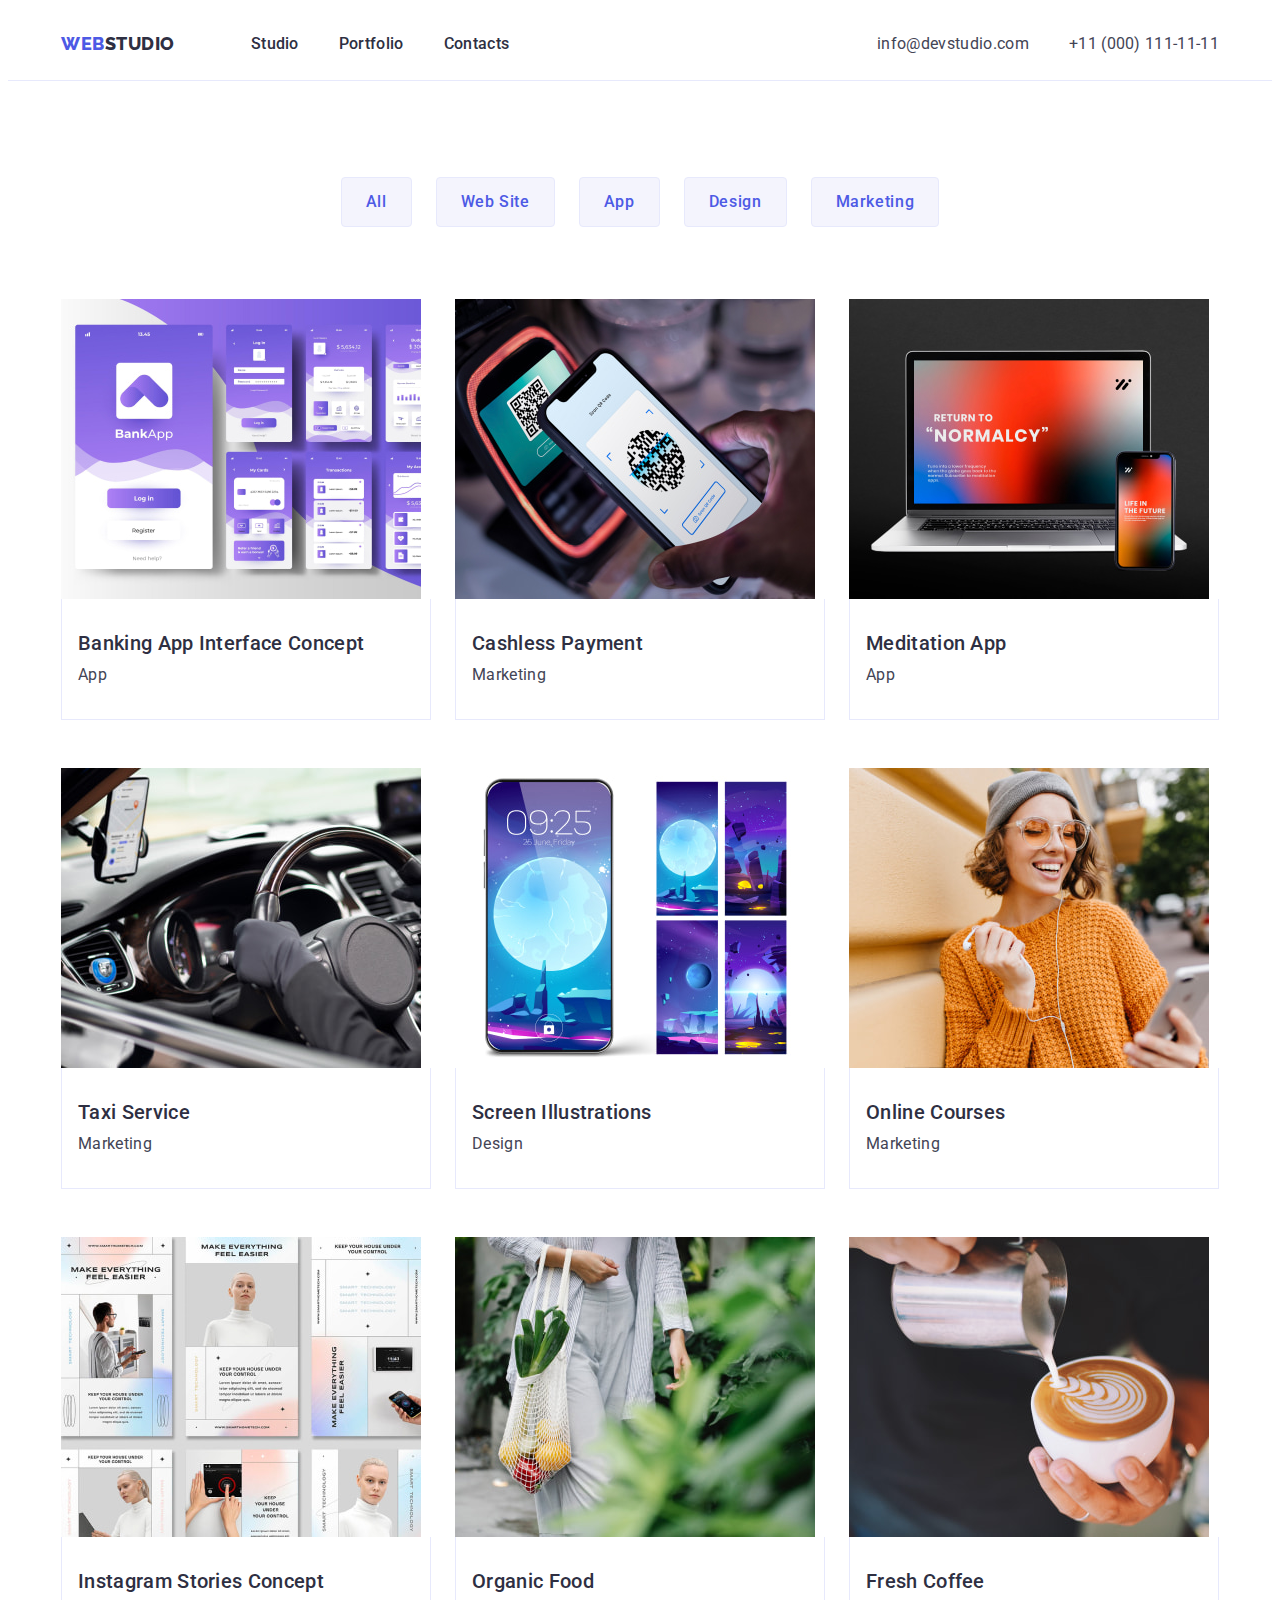
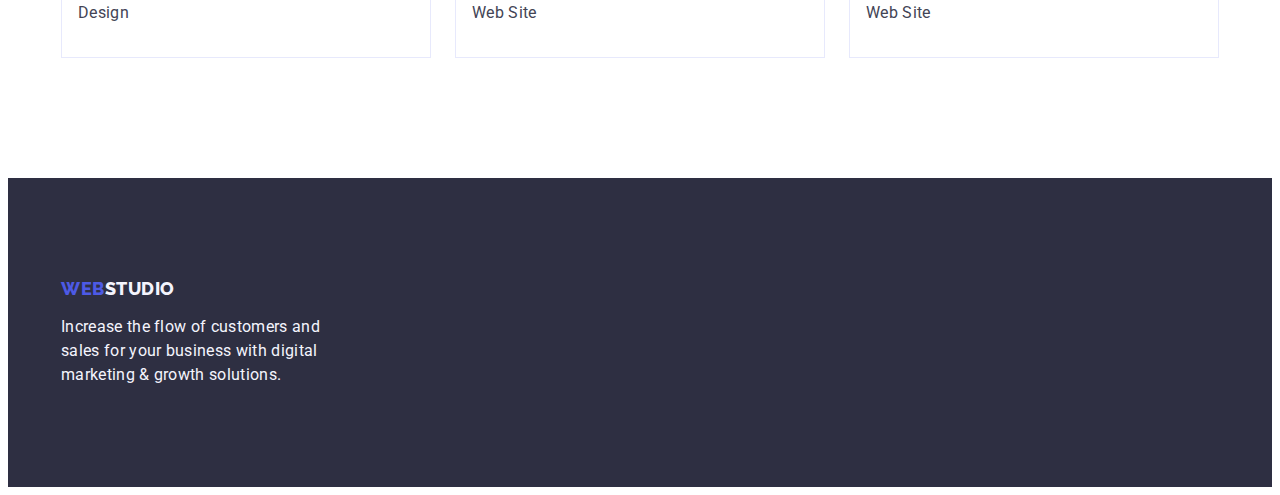
==== portfolio.html @ f0344534 "Initial commit" ====
<!DOCTYPE html>
<html lang="en">
  <head>
    <meta charset="UTF-8" />
    <meta name="viewport" content="width=device-width, initial-scale=1.0" />
    <!--
       |==================================
       |  Title
       |==================================
    -->
    <title>Main page</title>

    <!--
       |==================================
       |  Fonts
       |==================================
    -->
    <link rel="preconnect" href="https://fonts.googleapis.com" />
    <link rel="preconnect" href="https://fonts.gstatic.com" crossorigin />

    <link
      href="https://fonts.googleapis.com/css2?family=Raleway:wght@800&family=Roboto:wght@400;500;700;900&display=swap"
      rel="stylesheet"
    />

    <!--
       |==================================
       |  Normolaize
       |==================================
    -->

    <link
      rel="stylesheet"
      href="https://cdnjs.cloudflare.com/ajax/libs/modern-normalize/2.0.0/modern-normalize.min.css"
      integrity="sha512-4xo8blKMVCiXpTaLzQSLSw3KFOVPWhm/TRtuPVc4WG6kUgjH6J03IBuG7JZPkcWMxJ5huwaBpOpnwYElP/m6wg=="
      crossorigin="anonymous"
      referrerpolicy="no-referrer"
    />

    <!--
       |==================================
       |  Own stylesheet
       |==================================
    -->
    <link rel="stylesheet" href="./css/styles.css" />
  </head>
  <body>
    <div class="page-container">
      <header class="header">
        <div class="header-container container">
          <!-- ==== header-nav ==== -->
          <nav class="header-nav">
            <!-- ==== logo ==== -->
            <a href="./index.html" class="header-logo-link logo link">
              Web<span class="logo-dark">Studio</span>
            </a>
            <!-- ==== nav ==== -->
            <ul class="header-nav-list list">
              <li class="header-nav-item">
                <a href="./index.html" class="header-nav-link link">Studio</a>
              </li>
              <li class="header-nav-item">
                <a href="./portfolio.html" class="header-nav-link link">
                  Portfolio
                </a>
              </li>
              <li class="header-nav-item">
                <a href="" class="header-nav-link link">Contacts</a>
              </li>
            </ul>
          </nav>
          <!-- ==== header-address ==== -->
          <address class="header-address">
            <ul class="header-address-list list">
              <li class="header-address-item">
                <a
                  href="mailto:info@devstudio.com"
                  class="header-address-link link"
                >
                  info@devstudio.com
                </a>
              </li>
              <li class="header-address-item">
                <a href="tel:+110001111111" class="header-address-link link">
                  +11 (000) 111-11-11
                </a>
              </li>
            </ul>
          </address>
        </div>
      </header>
      <main class="main">
        <!-- ==== filters ==== -->
        <section class="filters">
          <div class="container">
            <h1 hidden class="visually-hidden">filters</h1>
            <ul class="filters-buttons list">
              <li class="filters-item">
                <button type="button" class="filters-button">All</button>
              </li>
              <li class="filters-item">
                <button type="button" class="filters-button">Web Site</button>
              </li>
              <li class="filters-item">
                <button type="button" class="filters-button">App</button>
              </li>
              <li class="filters-item">
                <button type="button" class="filters-button">Design</button>
              </li>
              <li class="filters-item">
                <button type="button" class="filters-button">Marketing</button>
              </li>
            </ul>

            <!-- ==== product ==== -->
            <ul class="product-list cards list">
              <li class="product-item">
                <a href="#" class="link">
                  <img
                    src="./images/portfolio/img-01.jpg"
                    alt="Banking App Interface Concept"
                    width="360"
                    height="300"
                  />
                  <div class="product-item-content">
                    <h2 class="product-item-content-title">
                      Banking App Interface Concept
                    </h2>
                    <p class="product-item-content-text">App</p>
                  </div>
                </a>
              </li>
              <li class="product-item">
                <a href="#" class="link">
                  <img
                    src="./images/portfolio/img-02.jpg"
                    alt="Marketing"
                    width="360"
                    height="300"
                  />
                  <div class="product-item-content">
                    <h2 class="product-item-content-title">Cashless Payment</h2>
                    <p class="product-item-content-text">Marketing</p>
                  </div>
                </a>
              </li>
              <li class="product-item">
                <a href="#" class="link">
                  <img
                    src="./images/portfolio/img-03.jpg"
                    alt="Meditation App"
                    width="360"
                    height="300"
                  />
                  <div class="product-item-content">
                    <h2 class="product-item-content-title">Meditation App</h2>
                    <p class="product-item-content-text">App</p>
                  </div>
                </a>
              </li>
              <li class="product-item">
                <a href="#" class="link">
                  <img
                    src="./images/portfolio/img-04.jpg"
                    alt="Taxi Service"
                    width="360"
                    height="300"
                  />
                  <div class="product-item-content">
                    <h2 class="product-item-content-title">Taxi Service</h2>
                    <p class="product-item-content-text">Marketing</p>
                  </div>
                </a>
              </li>
              <li class="product-item">
                <a href="#" class="link">
                  <img
                    src="./images/portfolio/img-05.jpg"
                    alt="Screen Illustrations"
                    width="360"
                    height="300"
                  />
                  <div class="product-item-content">
                    <h2 class="product-item-content-title">
                      Screen Illustrations
                    </h2>
                    <p class="product-item-content-text">Design</p>
                  </div>
                </a>
              </li>
              <li class="product-item">
                <a href="#" class="link">
                  <img
                    src="./images/portfolio/img-06.jpg"
                    alt="Online Courses"
                    width="360"
                    height="300"
                  />
                  <div class="product-item-content">
                    <h2 class="product-item-content-title">Online Courses</h2>
                    <p class="product-item-content-text">Marketing</p>
                  </div>
                </a>
              </li>
              <li class="product-item">
                <a href="#" class="link">
                  <img
                    src="./images/portfolio/img-07.jpg"
                    alt="Instagram Stories Concept"
                    width="360"
                    height="300"
                  />
                  <div class="product-item-content">
                    <h2 class="product-item-content-title">
                      Instagram Stories Concept
                    </h2>
                    <p class="product-item-content-text">Design</p>
                  </div>
                </a>
              </li>
              <li class="product-item">
                <a href="#" class="link">
                  <img
                    src="./images/portfolio/img-08.jpg"
                    alt="Organic Food"
                    width="360"
                    height="300"
                  />
                  <div class="product-item-content">
                    <h2 class="product-item-content-title">Organic Food</h2>
                    <p class="product-item-content-text">Web Site</p>
                  </div>
                </a>
              </li>
              <li class="product-item">
                <a href="#" class="link">
                  <img
                    src="./images/portfolio/img-09.jpg"
                    alt="Fresh Coffee"
                    width="360"
                    height="300"
                  />
                  <div class="product-item-content">
                    <h2 class="product-item-content-title">Fresh Coffee</h2>
                    <p class="product-item-content-text">Web Site</p>
                  </div>
                </a>
              </li>
            </ul>
          </div>
        </section>
      </main>
      <footer class="footer">
        <div class="container">
          <a href="./index.html" class="footer-logo-link logo link">
            Web<span class="logo-light">Studio</span>
          </a>
          <p class="footer-text">
            Increase the flow of customers and sales for your business with
            digital marketing & growth solutions.
          </p>
        </div>
      </footer>
    </div>
  </body>
</html>
---- css/styles.css ----
:root {
  /* Fonts */
  --primary-font: 'Roboto', sans-serif;
  --secondary-font: 'Raleway', sans-serif;

  /* Colors */
  --pressed-state-color: #4d5ae5; /* IRIS */
  --primary-brand-color: #404bbf; /* OCEAN */
  --dark-color: #2e2f42; /* NAVYBLUE */
  --success-color: #31d0aa; /* GREEN */
  --text-color: #434455; /* SLATE */
  --subtle-text-color: #8e8f99; /* LIGHT SLATE */
  --accent-color: #e7e9fc; /* CORNFLOWER */
  --ligh-color: #f4f4fd; /* CLOUD */
  --modal-overlay-color: #2e2f42; /* NAVYBLUEMODAL */
  --hero-background-color: #2e2f42; /* GRAY */
  --white-background-color: #ffffff; /* WHITE */
  --modal-background-color: #fcfcfc; /* DAIRY */
}

/*
   |==================================
   |  Basic styles
   |==================================
*/
body {
  font-family: var(--primary-font);
  color: var(--text-color);
  background-color: var(--white-background-color);
  line-height: 1.5;
  letter-spacing: 0.02em;
}

/* reset  start*/
h1,
h2,
h3,
h4,
h5,
h6,
p {
  margin: 0;
}

img {
  display: block;
  max-width: 100%;
  height: auto;
}

.list {
  list-style-type: none;
  margin: 0;
  padding: 0;
}

.link {
  text-decoration: none;
}

.cards {
  display: flex;
  gap: 24px;
  flex-wrap: wrap;
}

/* reset end */

.container {
  max-width: 1158px;
  padding: 0 15px;
  margin: 0 auto;
}

.visually-hidden {
  position: absolute;
  width: 1px;
  height: 1px;
  margin: -1px;
  border: 0;
  padding: 0;
  white-space: nowrap;
  clip-path: inset(100%);
  clip: rect(0 0 0 0);
  overflow: hidden;
}

.page-container {
  min-height: 100vh;
  display: flex;
  flex-direction: column;
}

.main {
  flex-grow: 1;
}

/*
   |==================================
   |  Logo
   |==================================
*/

.logo {
  font-family: var(--secondary-font);
  color: var(--pressed-state-color);
  font-size: 18px;
  font-weight: 800;
  line-height: 1.17;
  letter-spacing: 0.03em;
  text-transform: uppercase;
}

.logo-dark {
  color: var(--dark-color);
}

.logo-light {
  color: var(--ligh-color);
}

/*
   |==================================
   |  Header
   |==================================
*/

.header {
  border-bottom: 1px solid var(--accent-color);
}

.header-container {
  display: flex;
  justify-content: space-between;
  align-items: center;
}

.header-nav {
  display: flex;
  align-items: center;
}

.header-logo-link {
  margin-right: 76px;
}

.header-nav-list {
  display: flex;
  gap: 40px;
}

.header-nav-link {
  display: block;
  padding: 24px 0;

  color: var(--dark-color);
  font-size: 16px;
  font-weight: 500;
  letter-spacing: 0.02em;
}

.header-nav-link:hover,
.header-nav-link:focus {
  color: var(--primary-brand-color);
}

.header-address {
  font-style: normal;
}

.header-address-list {
  display: flex;
  gap: 40px;
}

.header-address-link {
  color: var(--text-color);
}

.header-address-link:hover,
.header-address-link:focus {
  color: var(--primary-brand-color);
}

/*
   |==================================
   |  Index styles
   |==================================
*/

/* ===== heroe  ===== */
.heroe {
  background-color: var(--hero-background-color);
  padding: 188px 0;
}

.heroe-title {
  max-width: 496px;
  margin: 0 auto;
  margin-bottom: 48px;

  color: var(--white-background-color);
  text-align: center;
  font-size: 56px;
  font-weight: 700;
  line-height: 1.07;
}

.heroe-btn {
  font-family: var(--primary-font);
  background-color: var(--pressed-state-color);
  color: var(--white-background-color);
  font-size: 16px;
  font-weight: 500;
  line-height: 1.5;
  letter-spacing: 0.04em;
  cursor: pointer;

  display: block;
  margin: 0 auto;
  border-radius: 4px;
  box-shadow: 0px 4px 4px 0px rgba(0, 0, 0, 0.15);
  border: none;
  padding: 16px 32px;
  min-width: 169px;
}

.heroe-btn:hover,
.heroe-btn:focus {
  background-color: var(--primary-brand-color);
}

/* ===== themes  ===== */
.themes {
  padding: 120px 0;
}

.themes-card {
  flex-basis: calc((100% - 24px * 3) / 4);
}

.themes-card-title {
  margin-bottom: 8px;

  color: var(--dark-color);
  font-weight: 500;
  font-size: 20px;
  line-height: 1.2;
}

.themes-card-text {
  color: var(--text-color);
  font-size: 16px;
}

/* ===== doing  ===== */
.doing {
  padding-bottom: 120px;
}

.doing-title {
  margin: 0 0 72px 0;

  color: var(--dark-color);
  text-align: center;
  font-size: 36px;
  line-height: 1.11;
  text-transform: capitalize;
}

.doing-card {
  flex-basis: calc((100% - 24px * 2) / 3);
}

/* ===== our-team  ===== */
.our-team {
  background-color: var(--ligh-color);
  padding: 120px 0;
}

.our-team-title {
  margin: 0 0 72px 0;

  color: var(--dark-color);
  text-align: center;
  font-size: 36px;
  line-height: 1.11;
  text-transform: capitalize;
}

.our-team-card {
  border-radius: 0px 0px 4px 4px;

  background-color: var(--white-background-color);
  flex-basis: calc((100% - 24px * 3) / 4);
}

.our-team-card-content {
  padding: 32px 0;
  text-align: center;
}

.our-team-card-content-title {
  margin: 0 0 8px 0;

  color: var(--dark-color);
  font-weight: 500;
  font-size: 20px;
  line-height: 1.2;
}

.our-team-card-content-text {
  color: var(--text-color);
  font-size: 16px;
}

/*
   |==================================
   |  Portfolio styles
   |==================================
*/

/* ===== filters  ===== */
.filters {
  padding: 96px 0 120px 0;
}

.filters-buttons {
  margin: 0 0 72px 0;
  display: flex;
  gap: 24px;
  justify-content: center;
}

.filters-button {
  font-family: var(--primary-font);
  font-size: 16px;
  background-color: var(--ligh-color);
  font-weight: 500;
  line-height: 1.5;
  letter-spacing: 0.04em;
  color: var(--pressed-state-color);
  cursor: pointer;
  padding: 12px 24px;
  border-radius: 4px;
  border: 1px solid var(--accent-color);
}

.filters-button:hover,
.filters-button:focus {
  background-color: var(--primary-brand-color);
  color: var(--white-background-color);
  border: 1px solid transparent;
}

/* ===== product  ===== */
.product-list {
  row-gap: 48px;
}

.product-item {
  flex-basis: calc((100% - 24 * 2px) / 3);
}

.product-item-img {
  max-width: 100%;
  object-fit: cover;
}

.product-item-content {
  padding: 32px 16px;
  border: 1px solid var(--accent-color);
  border-top: none;
}

.product-item-content-title {
  margin-bottom: 8px;

  color: var(--dark-color);
  font-size: 20px;
  font-weight: 500;
  line-height: 1.2;
}

.product-item-content-text {
  color: var(--text-color);
  font-size: 16px;
}

/*
   |==================================
   |  Footer
   |==================================
*/
.footer {
  background-color: var(--dark-color);
  padding: 100px 0;
}

.footer-logo-link {
  display: inline-block;
  margin-bottom: 16px;
}

.footer-text {
  color: var(--ligh-color);
  width: 264px;
}
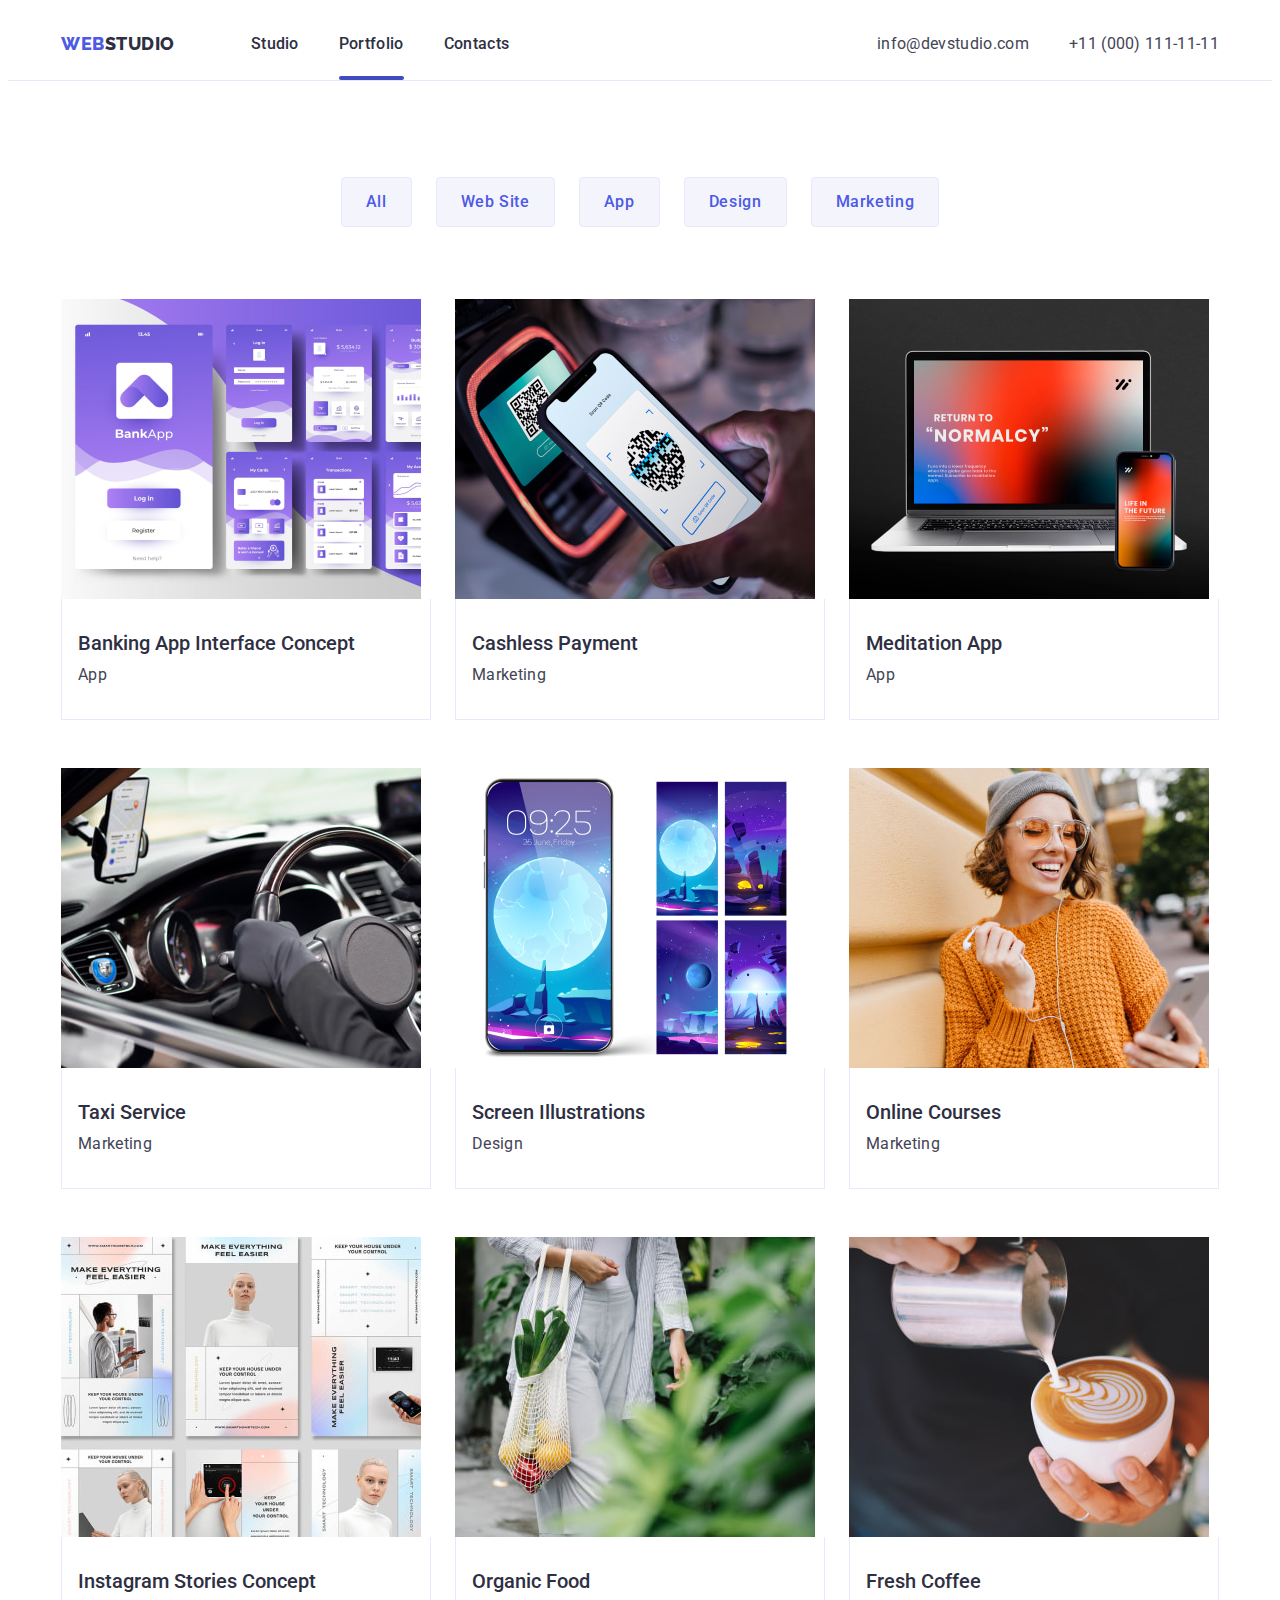
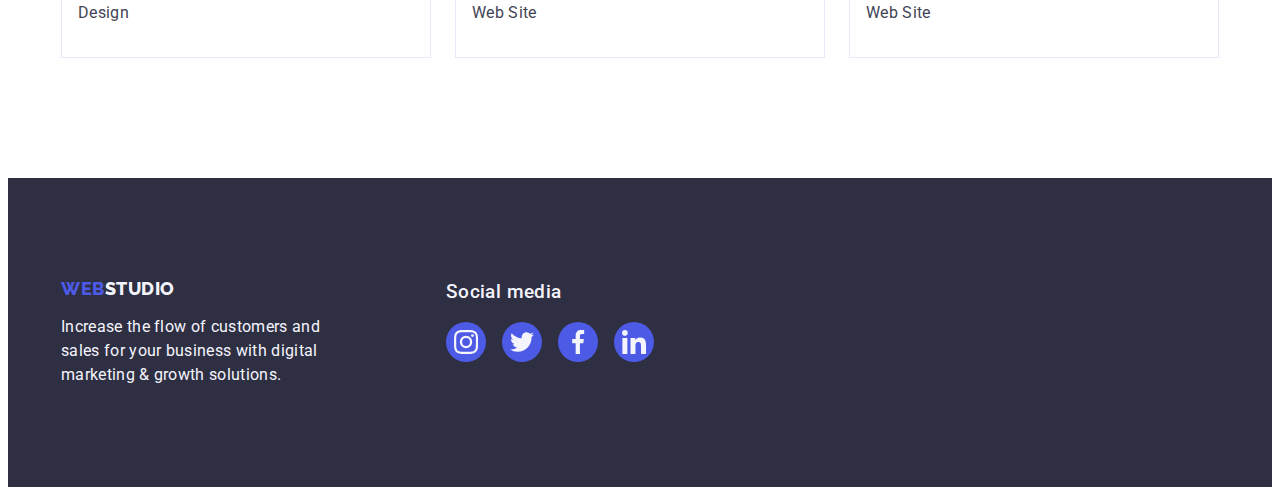
==== commit 70576c49: "add modal" ====
--- a/portfolio.html
+++ b/portfolio.html
@@ -60,7 +60,7 @@
                 <a href="./index.html" class="header-nav-link link">Studio</a>
               </li>
               <li class="header-nav-item">
-                <a href="./portfolio.html" class="header-nav-link link">
+                <a href="./portfolio.html" class="header-nav-link current link">
                   Portfolio
                 </a>
               </li>
@@ -115,7 +115,7 @@
             <!-- ==== product ==== -->
             <ul class="product-list cards list">
               <li class="product-item">
-                <a href="#" class="link">
+                <a href="#" class="product-link link">
                   <img
                     src="./images/portfolio/img-01.jpg"
                     alt="Banking App Interface Concept"
@@ -128,10 +128,17 @@
                     </h2>
                     <p class="product-item-content-text">App</p>
                   </div>
-                </a>
-              </li>
-              <li class="product-item">
-                <a href="#" class="link">
+                  <div class="overlay">
+                    <p class="overlay-text">
+                      14 Stylish and User-Friendly App Design Concepts · Task
+                      Manager App · Calorie Tracker App · Exotic Fruit Ecommerce
+                      App · Cloud Storage App
+                    </p>
+                  </div>
+                </a>
+              </li>
+              <li class="product-item">
+                <a href="#" class="product-link link">
                   <img
                     src="./images/portfolio/img-02.jpg"
                     alt="Marketing"
@@ -142,10 +149,17 @@
                     <h2 class="product-item-content-title">Cashless Payment</h2>
                     <p class="product-item-content-text">Marketing</p>
                   </div>
-                </a>
-              </li>
-              <li class="product-item">
-                <a href="#" class="link">
+                  <div class="overlay">
+                    <p class="overlay-text">
+                      14 Stylish and User-Friendly App Design Concepts · Task
+                      Manager App · Calorie Tracker App · Exotic Fruit Ecommerce
+                      App · Cloud Storage App
+                    </p>
+                  </div>
+                </a>
+              </li>
+              <li class="product-item">
+                <a href="#" class="product-link link">
                   <img
                     src="./images/portfolio/img-03.jpg"
                     alt="Meditation App"
@@ -156,10 +170,17 @@
                     <h2 class="product-item-content-title">Meditation App</h2>
                     <p class="product-item-content-text">App</p>
                   </div>
-                </a>
-              </li>
-              <li class="product-item">
-                <a href="#" class="link">
+                  <div class="overlay">
+                    <p class="overlay-text">
+                      14 Stylish and User-Friendly App Design Concepts · Task
+                      Manager App · Calorie Tracker App · Exotic Fruit Ecommerce
+                      App · Cloud Storage App
+                    </p>
+                  </div>
+                </a>
+              </li>
+              <li class="product-item">
+                <a href="#" class="product-link link">
                   <img
                     src="./images/portfolio/img-04.jpg"
                     alt="Taxi Service"
@@ -170,10 +191,17 @@
                     <h2 class="product-item-content-title">Taxi Service</h2>
                     <p class="product-item-content-text">Marketing</p>
                   </div>
-                </a>
-              </li>
-              <li class="product-item">
-                <a href="#" class="link">
+                  <div class="overlay">
+                    <p class="overlay-text">
+                      14 Stylish and User-Friendly App Design Concepts · Task
+                      Manager App · Calorie Tracker App · Exotic Fruit Ecommerce
+                      App · Cloud Storage App
+                    </p>
+                  </div>
+                </a>
+              </li>
+              <li class="product-item">
+                <a href="#" class="product-link link">
                   <img
                     src="./images/portfolio/img-05.jpg"
                     alt="Screen Illustrations"
@@ -186,10 +214,17 @@
                     </h2>
                     <p class="product-item-content-text">Design</p>
                   </div>
-                </a>
-              </li>
-              <li class="product-item">
-                <a href="#" class="link">
+                  <div class="overlay">
+                    <p class="overlay-text">
+                      14 Stylish and User-Friendly App Design Concepts · Task
+                      Manager App · Calorie Tracker App · Exotic Fruit Ecommerce
+                      App · Cloud Storage App
+                    </p>
+                  </div>
+                </a>
+              </li>
+              <li class="product-item">
+                <a href="#" class="product-link link">
                   <img
                     src="./images/portfolio/img-06.jpg"
                     alt="Online Courses"
@@ -200,10 +235,17 @@
                     <h2 class="product-item-content-title">Online Courses</h2>
                     <p class="product-item-content-text">Marketing</p>
                   </div>
-                </a>
-              </li>
-              <li class="product-item">
-                <a href="#" class="link">
+                  <div class="overlay">
+                    <p class="overlay-text">
+                      14 Stylish and User-Friendly App Design Concepts · Task
+                      Manager App · Calorie Tracker App · Exotic Fruit Ecommerce
+                      App · Cloud Storage App
+                    </p>
+                  </div>
+                </a>
+              </li>
+              <li class="product-item">
+                <a href="#" class="product-link link">
                   <img
                     src="./images/portfolio/img-07.jpg"
                     alt="Instagram Stories Concept"
@@ -216,10 +258,17 @@
                     </h2>
                     <p class="product-item-content-text">Design</p>
                   </div>
-                </a>
-              </li>
-              <li class="product-item">
-                <a href="#" class="link">
+                  <div class="overlay">
+                    <p class="overlay-text">
+                      14 Stylish and User-Friendly App Design Concepts · Task
+                      Manager App · Calorie Tracker App · Exotic Fruit Ecommerce
+                      App · Cloud Storage App
+                    </p>
+                  </div>
+                </a>
+              </li>
+              <li class="product-item">
+                <a href="#" class="product-link link">
                   <img
                     src="./images/portfolio/img-08.jpg"
                     alt="Organic Food"
@@ -230,10 +279,17 @@
                     <h2 class="product-item-content-title">Organic Food</h2>
                     <p class="product-item-content-text">Web Site</p>
                   </div>
-                </a>
-              </li>
-              <li class="product-item">
-                <a href="#" class="link">
+                  <div class="overlay">
+                    <p class="overlay-text">
+                      14 Stylish and User-Friendly App Design Concepts · Task
+                      Manager App · Calorie Tracker App · Exotic Fruit Ecommerce
+                      App · Cloud Storage App
+                    </p>
+                  </div>
+                </a>
+              </li>
+              <li class="product-item">
+                <a href="#" class="product-link link">
                   <img
                     src="./images/portfolio/img-09.jpg"
                     alt="Fresh Coffee"
@@ -243,6 +299,13 @@
                   <div class="product-item-content">
                     <h2 class="product-item-content-title">Fresh Coffee</h2>
                     <p class="product-item-content-text">Web Site</p>
+                  </div>
+                  <div class="overlay">
+                    <p class="overlay-text">
+                      14 Stylish and User-Friendly App Design Concepts · Task
+                      Manager App · Calorie Tracker App · Exotic Fruit Ecommerce
+                      App · Cloud Storage App
+                    </p>
                   </div>
                 </a>
               </li>
@@ -251,14 +314,54 @@
         </section>
       </main>
       <footer class="footer">
-        <div class="container">
-          <a href="./index.html" class="footer-logo-link logo link">
-            Web<span class="logo-light">Studio</span>
-          </a>
-          <p class="footer-text">
-            Increase the flow of customers and sales for your business with
-            digital marketing & growth solutions.
-          </p>
+        <div class="footer-container container">
+          <h2 class="visually-hidden">Footer</h2>
+          <div class="footer-main">
+            <a href="./index.html" class="footer-logo-link logo link">
+              Web<span class="logo-light">Studio</span>
+            </a>
+            <p class="footer-text">
+              Increase the flow of customers and sales for your business with
+              digital marketing & growth solutions.
+            </p>
+          </div>
+          <div class="footer-social-media">
+            <h3 class="footer-social-media-header">Social media</h3>
+            <ul class="footer-social-media-list list">
+              <li class="fotter-social-media-item">
+                <!-- instagram -->
+                <a href="https://www.instagram.com/" class="footer-media-social-link link">
+                  <svg class="footer-social-media-icons" width="24" height="24">
+                    <use href="./images/icons.svg#icon-instagram"></use>
+                  </svg>
+                </a>
+              </li>
+              <li class="fotter-social-media-item">
+                <!-- twitter -->
+                <a href="https://twitter.com/" class="footer-media-social-link link">
+                  <svg class="footer-social-media-icons" width="24" height="24">
+                    <use href="./images/icons.svg#icon-twitter"></use>
+                  </svg>
+                </a>
+              </li>
+              <li class="fotter-social-media-item">
+                <!-- facebook -->
+                <a href="https://www.facebook.com/" class="footer-media-social-link link">
+                  <svg class="footer-social-media-icons" width="24" height="24">
+                    <use href="./images/icons.svg#icon-facebook"></use>
+                  </svg>
+                </a>
+              </li>
+              <li class="fotter-social-media-item">
+                <!-- linkedin -->
+                <a href="https://ua.linkedin.com/" class="footer-media-social-link link">
+                  <svg class="footer-social-media-icons" width="24" height="24">
+                    <use href="./images/icons.svg#icon-linkedin"></use>
+                  </svg>
+                </a>
+              </li>
+            </ul>
+          </div>
         </div>
       </footer>
     </div>
--- a/css/styles.css
+++ b/css/styles.css
@@ -1,8 +1,4 @@
 :root {
-  /* Fonts */
-  --primary-font: 'Roboto', sans-serif;
-  --secondary-font: 'Raleway', sans-serif;
-
   /* Colors */
   --pressed-state-color: #4d5ae5; /* IRIS */
   --primary-brand-color: #404bbf; /* OCEAN */
@@ -16,6 +12,9 @@
   --hero-background-color: #2e2f42; /* GRAY */
   --white-background-color: #ffffff; /* WHITE */
   --modal-background-color: #fcfcfc; /* DAIRY */
+
+  /* Animation */
+  --animation: 250ms cubic-bezier(0.4, 0, 0.2, 1);
 }
 
 /*
@@ -24,11 +23,9 @@
    |==================================
 */
 body {
-  font-family: var(--primary-font);
+  font-family: 'Roboto', sans-serif;
   color: var(--text-color);
   background-color: var(--white-background-color);
-  line-height: 1.5;
-  letter-spacing: 0.02em;
 }
 
 /* reset  start*/
@@ -48,14 +45,24 @@
   height: auto;
 }
 
+address {
+  font-style: normal;
+}
+
+button {
+  cursor: pointer;
+  font-family: inherit;
+}
+
 .list {
   list-style-type: none;
   margin: 0;
-  padding: 0;
+  padding-left: 0;
 }
 
 .link {
   text-decoration: none;
+  color: inherit;
 }
 
 .cards {
@@ -102,7 +109,7 @@
 */
 
 .logo {
-  font-family: var(--secondary-font);
+  font-family: 'Raleway', sans-serif;
   color: var(--pressed-state-color);
   font-size: 18px;
   font-weight: 800;
@@ -142,6 +149,7 @@
 
 .header-logo-link {
   margin-right: 76px;
+  padding: 24px 0;
 }
 
 .header-nav-list {
@@ -150,12 +158,13 @@
 }
 
 .header-nav-link {
+  position: relative;
   display: block;
   padding: 24px 0;
 
   color: var(--dark-color);
-  font-size: 16px;
   font-weight: 500;
+  line-height: 1.5;
   letter-spacing: 0.02em;
 }
 
@@ -164,8 +173,17 @@
   color: var(--primary-brand-color);
 }
 
-.header-address {
-  font-style: normal;
+.current::after {
+  content: '';
+  position: absolute;
+  left: 0;
+  bottom: 0;
+  display: block;
+  width: 100%;
+  height: 4px;
+
+  border-radius: 2px;
+  background-color: var(--primary-brand-color);
 }
 
 .header-address-list {
@@ -175,6 +193,12 @@
 
 .header-address-link {
   color: var(--text-color);
+  font-size: 16px;
+  font-weight: 400;
+  line-height: 1.5;
+  letter-spacing: 0.02em;
+
+  transition: color var(--animation);
 }
 
 .header-address-link:hover,
@@ -190,8 +214,19 @@
 
 /* ===== heroe  ===== */
 .heroe {
+  max-width: 1440px;
+  margin: 0 auto;
+  padding: 188px 0;
+
   background-color: var(--hero-background-color);
-  padding: 188px 0;
+  background-image: linear-gradient(
+      rgba(46, 47, 66, 0.7),
+      rgba(46, 47, 66, 0.7)
+    ),
+    url(../images/hero-bg.jpg);
+  background-repeat: no-repeat;
+  background-position: center;
+  background-size: cover;
 }
 
 .heroe-title {
@@ -204,25 +239,27 @@
   font-size: 56px;
   font-weight: 700;
   line-height: 1.07;
+  letter-spacing: 0.02em;
 }
 
 .heroe-btn {
-  font-family: var(--primary-font);
   background-color: var(--pressed-state-color);
   color: var(--white-background-color);
   font-size: 16px;
   font-weight: 500;
   line-height: 1.5;
   letter-spacing: 0.04em;
-  cursor: pointer;
 
   display: block;
   margin: 0 auto;
   border-radius: 4px;
   box-shadow: 0px 4px 4px 0px rgba(0, 0, 0, 0.15);
   border: none;
+
   padding: 16px 32px;
   min-width: 169px;
+
+  transition: background-color var(--animation);
 }
 
 .heroe-btn:hover,
@@ -237,6 +274,20 @@
 
 .themes-card {
   flex-basis: calc((100% - 24px * 3) / 4);
+}
+
+.themes-card-icon-wrapper {
+  display: flex;
+  justify-content: center;
+  align-items: center;
+
+  border-radius: 4px;
+  background: var(--ligh-color);
+  width: 264px;
+  height: 112px;
+  margin-bottom: 8px;
+}
+.themes-card-icon {
 }
 
 .themes-card-title {
@@ -250,7 +301,8 @@
 
 .themes-card-text {
   color: var(--text-color);
-  font-size: 16px;
+  line-height: 1.5;
+  letter-spacing: 0.02em;
 }
 
 /* ===== doing  ===== */
@@ -269,6 +321,7 @@
 }
 
 .doing-card {
+  min-width: 360px;
   flex-basis: calc((100% - 24px * 2) / 3);
 }
 
@@ -290,13 +343,16 @@
 
 .our-team-card {
   border-radius: 0px 0px 4px 4px;
-
   background-color: var(--white-background-color);
   flex-basis: calc((100% - 24px * 3) / 4);
+
+  box-shadow: 0px 2px 1px 0px rgba(46, 47, 66, 0.08),
+    0px 1px 1px 0px rgba(46, 47, 66, 0.16),
+    0px 1px 6px 0px rgba(46, 47, 66, 0.08);
 }
 
 .our-team-card-content {
-  padding: 32px 0;
+  padding: 32px 16px;
   text-align: center;
 }
 
@@ -311,7 +367,86 @@
 
 .our-team-card-content-text {
   color: var(--text-color);
-  font-size: 16px;
+  line-height: 1.5;
+  letter-spacing: 0.02em;
+  margin-bottom: 8px;
+}
+
+.our-team-social-media-list {
+  display: flex;
+  gap: 24px;
+  justify-content: center;
+}
+
+.our-team-social-media-item {
+}
+
+.our-team-social-media-link {
+  display: flex;
+  justify-content: center;
+  align-items: center;
+  width: 40px;
+  height: 40px;
+  border-radius: 50%;
+  background-color: var(--pressed-state-color);
+
+  transition: background-color var(--animation);
+}
+
+.our-team-social-media-link:focus,
+.our-team-social-media-link:hover {
+  background-color: var(--primary-brand-color);
+}
+
+.our-team-social-media-icon {
+  fill: var(--ligh-color);
+}
+
+.customers {
+  padding: 120px 0;
+}
+
+.customers-container {
+}
+
+.customers-header {
+  text-align: center;
+  margin-bottom: 72px;
+}
+
+.customers-list {
+  justify-content: center;
+}
+
+.customers-item {
+}
+
+.customers-link {
+  display: flex;
+  justify-content: center;
+  align-items: center;
+  width: 168px;
+  height: 88px;
+
+  border-radius: 4px;
+  border: 1px solid var(--subtle-text-color);
+
+  transition: border var(--animation);
+}
+
+.customers-link:focus,
+.customers-link:hover {
+  border: 1px solid var(--primary-brand-color);
+}
+
+.customers-icon {
+  fill: var(--subtle-text-color);
+  transition: fill var(--animation);
+}
+
+.customers-link:focus .customers-icon,
+.customers-link:hover .customers-icon {
+  fill: var(--primary-brand-color);
 }
 
 /*
@@ -333,17 +468,18 @@
 }
 
 .filters-button {
-  font-family: var(--primary-font);
   font-size: 16px;
   background-color: var(--ligh-color);
   font-weight: 500;
   line-height: 1.5;
   letter-spacing: 0.04em;
   color: var(--pressed-state-color);
-  cursor: pointer;
+
   padding: 12px 24px;
   border-radius: 4px;
   border: 1px solid var(--accent-color);
+  transition: background-color var(--animation), color var(--animation),
+    border var(--animation), box-shadow var(--animation);
 }
 
 .filters-button:hover,
@@ -351,6 +487,8 @@
   background-color: var(--primary-brand-color);
   color: var(--white-background-color);
   border: 1px solid transparent;
+  box-shadow: 0px 2px 2px 0px rgba(0, 0, 0, 0.12),
+    0px 2px 1px 0px rgba(0, 0, 0, 0.08), 0px 3px 1px 0px rgba(0, 0, 0, 0.1);
 }
 
 /* ===== product  ===== */
@@ -359,12 +497,18 @@
 }
 
 .product-item {
+  position: relative;
   flex-basis: calc((100% - 24 * 2px) / 3);
-}
-
-.product-item-img {
-  max-width: 100%;
-  object-fit: cover;
+
+  transition: box-shadow var(--animation);
+  overflow: hidden;
+}
+
+.product-item:hover,
+.product-item:focus {
+  box-shadow: 0px 2px 1px 0px rgba(46, 47, 66, 0.08),
+    0px 1px 1px 0px rgba(46, 47, 66, 0.16),
+    0px 1px 6px 0px rgba(46, 47, 66, 0.08);
 }
 
 .product-item-content {
@@ -385,6 +529,33 @@
 .product-item-content-text {
   color: var(--text-color);
   font-size: 16px;
+  line-height: 1.5;
+  letter-spacing: 0.02em;
+}
+
+.overlay {
+  position: absolute;
+  top: 0;
+  left: 0;
+  width: 100%;
+  height: 100%;
+  background-color: var(--pressed-state-color);
+
+  padding: 40px 32px;
+
+  transform: translateY(100%);
+  transition: transform var(--animation);
+}
+
+.overlay-text {
+  color: var(--ligh-color);
+  font-size: 16px;
+  line-height: 1.5;
+  letter-spacing: 0.02em;
+}
+
+.product-item:hover .overlay {
+  transform: translateY(0);
 }
 
 /*
@@ -397,6 +568,14 @@
   padding: 100px 0;
 }
 
+.footer-container {
+  display: flex;
+}
+
+.footer-main {
+  margin-right: 121px;
+}
+
 .footer-logo-link {
   display: inline-block;
   margin-bottom: 16px;
@@ -405,4 +584,105 @@
 .footer-text {
   color: var(--ligh-color);
   width: 264px;
-}
+  line-height: 1.5;
+  letter-spacing: 0.02em;
+}
+
+.footer-social-media {
+}
+
+.footer-social-media-header {
+  color: var(--ligh-color);
+  font-weight: 500;
+  line-height: 1.5;
+  letter-spacing: 0.02em;
+  margin-bottom: 16px;
+}
+
+.footer-social-media-list {
+  display: flex;
+  gap: 16px;
+}
+
+.fotter-social-media-item {
+}
+
+.footer-media-social-link {
+  display: flex;
+  justify-content: center;
+  align-items: center;
+  width: 40px;
+  height: 40px;
+  border-radius: 50%;
+  background-color: var(--pressed-state-color);
+
+  transition: background-color var(--animation);
+}
+
+.footer-media-social-link:hover,
+.footer-media-social-link:focus {
+  background-color: var(--success-color);
+}
+
+.footer-social-media-icons {
+  fill: var(--ligh-color);
+}
+
+.backdrop {
+  position: fixed;
+  top: 0;
+  left: 0;
+  width: 100%;
+  height: 100%;
+  background-color: var(--navyblue-modal, rgba(46, 47, 66, 0.4));
+  backdrop-filter: blur(2px);
+
+  transition: opacity var(--animation), visibility var(--animation);
+}
+
+.backdrop.is-hidden {
+  opacity: 0;
+  pointer-events: none;
+  visibility: hidden;
+}
+
+.modal {
+  position: absolute;
+  top: 50%;
+  left: 50%;
+  transform: translate(-50%, -50%);
+  opacity: 1;
+
+  width: 408px;
+  min-height: 504px;
+
+  border-radius: 4px;
+  background: var(--modal-background-color);
+  box-shadow: 0px 2px 1px 0px rgba(0, 0, 0, 0.2),
+    0px 1px 3px 0px rgba(0, 0, 0, 0.12), 0px 1px 1px 0px rgba(0, 0, 0, 0.14);
+
+  transition: transform var(--animation) 250ms, opacity var(--animation) 250ms;
+}
+
+.backdrop.is-hidden .modal {
+  transform: translate(-50% -70%);
+  opacity: 0;
+}
+
+.modal-btn {
+  position: absolute;
+  top: 24px;
+  right: 24px;
+  display: flex;
+  justify-content: center;
+  align-items: center;
+  flex-shrink: 0;
+  width: 24px;
+  height: 24px;
+  padding: 0;
+  background-color: var(--accent-color);
+  border-radius: 50%;
+  border: rgba(0, 0, 0, 0.1);
+}
+.modal-btn-icon {
+}
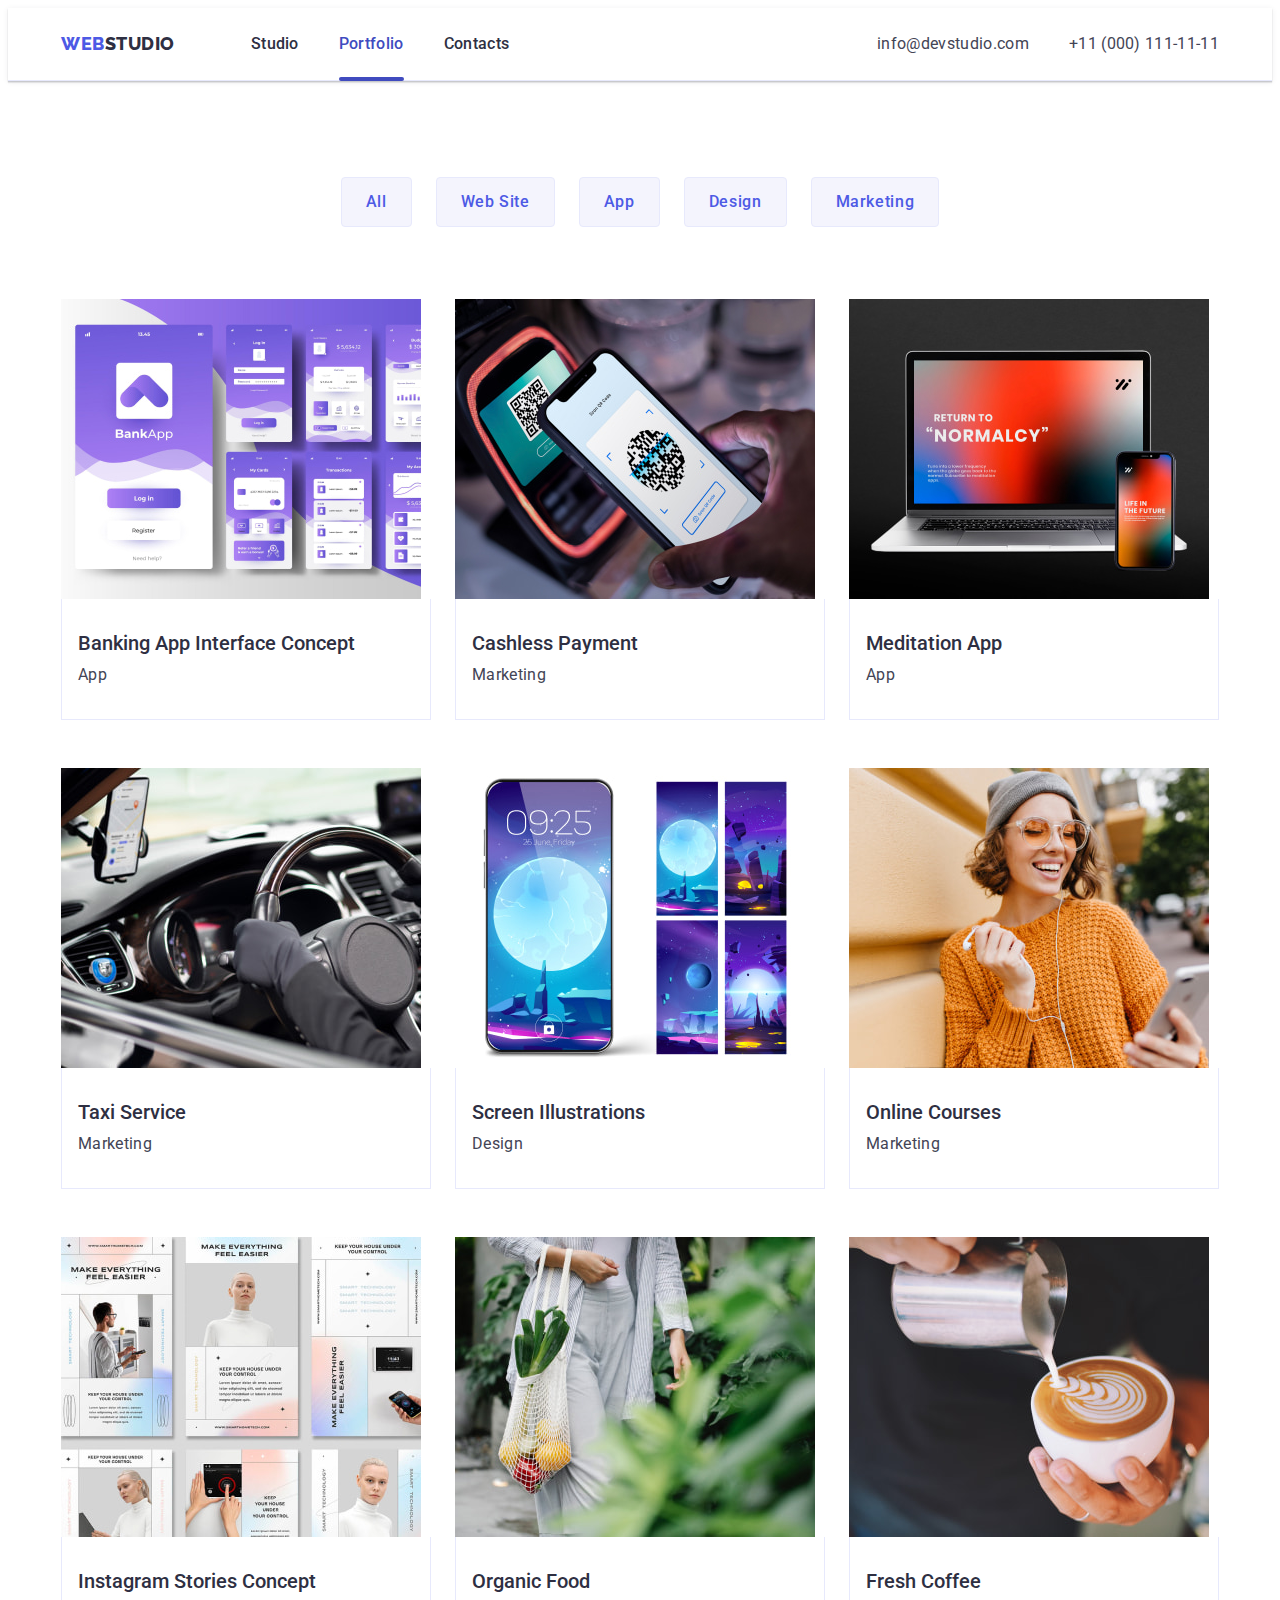
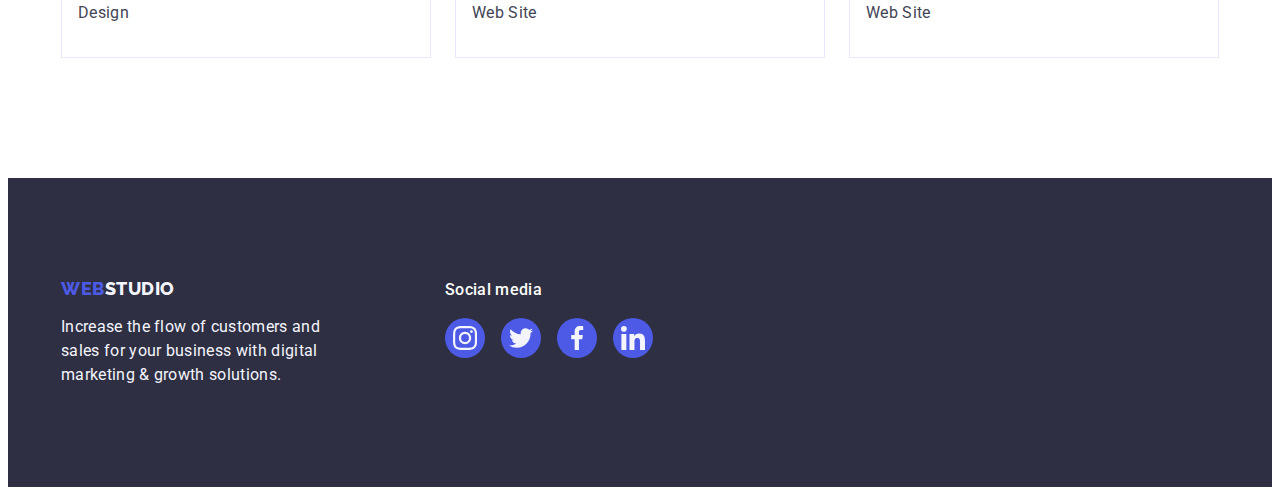
==== commit 81ba03c4: "fix" ====
--- a/portfolio.html
+++ b/portfolio.html
@@ -57,7 +57,9 @@
             <!-- ==== nav ==== -->
             <ul class="header-nav-list list">
               <li class="header-nav-item">
-                <a href="./index.html" class="header-nav-link link">Studio</a>
+                <a href="./index.html" class="header-nav-link link"
+                  >Studio</a
+                >
               </li>
               <li class="header-nav-item">
                 <a href="./portfolio.html" class="header-nav-link current link">
@@ -315,7 +317,6 @@
       </main>
       <footer class="footer">
         <div class="footer-container container">
-          <h2 class="visually-hidden">Footer</h2>
           <div class="footer-main">
             <a href="./index.html" class="footer-logo-link logo link">
               Web<span class="logo-light">Studio</span>
@@ -324,13 +325,17 @@
               Increase the flow of customers and sales for your business with
               digital marketing & growth solutions.
             </p>
+
           </div>
           <div class="footer-social-media">
-            <h3 class="footer-social-media-header">Social media</h3>
+            <p class="footer-social-media-header">Social media</p>
             <ul class="footer-social-media-list list">
               <li class="fotter-social-media-item">
                 <!-- instagram -->
-                <a href="https://www.instagram.com/" class="footer-media-social-link link">
+                <a
+                  href="https://www.instagram.com/"
+                  class="footer-media-social-link link"
+                >
                   <svg class="footer-social-media-icons" width="24" height="24">
                     <use href="./images/icons.svg#icon-instagram"></use>
                   </svg>
@@ -338,7 +343,10 @@
               </li>
               <li class="fotter-social-media-item">
                 <!-- twitter -->
-                <a href="https://twitter.com/" class="footer-media-social-link link">
+                <a
+                  href="https://twitter.com/"
+                  class="footer-media-social-link link"
+                >
                   <svg class="footer-social-media-icons" width="24" height="24">
                     <use href="./images/icons.svg#icon-twitter"></use>
                   </svg>
@@ -346,7 +354,10 @@
               </li>
               <li class="fotter-social-media-item">
                 <!-- facebook -->
-                <a href="https://www.facebook.com/" class="footer-media-social-link link">
+                <a
+                  href="https://www.facebook.com/"
+                  class="footer-media-social-link link"
+                >
                   <svg class="footer-social-media-icons" width="24" height="24">
                     <use href="./images/icons.svg#icon-facebook"></use>
                   </svg>
@@ -354,7 +365,10 @@
               </li>
               <li class="fotter-social-media-item">
                 <!-- linkedin -->
-                <a href="https://ua.linkedin.com/" class="footer-media-social-link link">
+                <a
+                  href="https://ua.linkedin.com/"
+                  class="footer-media-social-link link"
+                >
                   <svg class="footer-social-media-icons" width="24" height="24">
                     <use href="./images/icons.svg#icon-linkedin"></use>
                   </svg>
--- a/css/styles.css
+++ b/css/styles.css
@@ -134,6 +134,9 @@
 
 .header {
   border-bottom: 1px solid var(--accent-color);
+  box-shadow: 0px 1px 6px 0px rgba(46, 47, 66, 0.08),
+    0px 1px 1px 0px rgba(46, 47, 66, 0.16),
+    0px 2px 1px 0px rgba(46, 47, 66, 0.08);
 }
 
 .header-container {
@@ -166,6 +169,12 @@
   font-weight: 500;
   line-height: 1.5;
   letter-spacing: 0.02em;
+
+  transition: color var(--animation);
+}
+
+.header-nav-link.current {
+  color: var(--primary-brand-color);
 }
 
 .header-nav-link:hover,
@@ -177,7 +186,7 @@
   content: '';
   position: absolute;
   left: 0;
-  bottom: 0;
+  bottom: -1px;
   display: block;
   width: 100%;
   height: 4px;
@@ -352,7 +361,7 @@
 }
 
 .our-team-card-content {
-  padding: 32px 16px;
+  padding: 32px 0;
   text-align: center;
 }
 
@@ -412,6 +421,13 @@
 .customers-header {
   text-align: center;
   margin-bottom: 72px;
+
+  color: var(--dark-color);
+  font-size: 36px;
+  font-weight: 700;
+  line-height: 1.11;
+  letter-spacing: 0.02em;
+  text-transform: capitalize;
 }
 
 .customers-list {
@@ -425,6 +441,7 @@
   display: flex;
   justify-content: center;
   align-items: center;
+
   width: 168px;
   height: 88px;
 
@@ -570,10 +587,11 @@
 
 .footer-container {
   display: flex;
+  align-items: baseline;
 }
 
 .footer-main {
-  margin-right: 121px;
+  margin-right: 120px;
 }
 
 .footer-logo-link {
@@ -592,7 +610,7 @@
 }
 
 .footer-social-media-header {
-  color: var(--ligh-color);
+  color: var(--white-background-color);
   font-weight: 500;
   line-height: 1.5;
   letter-spacing: 0.02em;
@@ -605,14 +623,19 @@
 }
 
 .fotter-social-media-item {
-}
-
-.footer-media-social-link {
   display: flex;
   justify-content: center;
   align-items: center;
   width: 40px;
   height: 40px;
+}
+
+.footer-media-social-link {
+  display: flex;
+  justify-content: center;
+  align-items: center;
+  width: 100%;
+  height: 100%;
   border-radius: 50%;
   background-color: var(--pressed-state-color);
 
@@ -627,6 +650,12 @@
 .footer-social-media-icons {
   fill: var(--ligh-color);
 }
+
+/*
+   |==================================
+   |  modal window
+   |==================================
+*/
 
 .backdrop {
   position: fixed;
@@ -650,11 +679,11 @@
   position: absolute;
   top: 50%;
   left: 50%;
-  transform: translate(-50%, -50%);
+  transform: translate(-50%, -50%) scale(1);
   opacity: 1;
 
   width: 408px;
-  min-height: 504px;
+  min-height: 584px;
 
   border-radius: 4px;
   background: var(--modal-background-color);
@@ -665,7 +694,7 @@
 }
 
 .backdrop.is-hidden .modal {
-  transform: translate(-50% -70%);
+  transform: translate(-50%, -70%) scale(1);
   opacity: 0;
 }
 
@@ -682,7 +711,25 @@
   padding: 0;
   background-color: var(--accent-color);
   border-radius: 50%;
-  border: rgba(0, 0, 0, 0.1);
-}
+  border: 1px solid rgba(0, 0, 0, 0.1);
+
+  transition: background-color var(--animation), border var(--animation);
+}
+
+.modal-btn:hover,
+.modal-btn:focus {
+  background-color: var(--primary-brand-color);
+  border: none;
+}
+
 .modal-btn-icon {
-}
+  transition: fill var(--animation);
+}
+
+.modal-btn:hover .modal-btn-icon,
+.modal-btn:focus .modal-btn-icon {
+  fill: #ffffff;
+}
+
+
+
